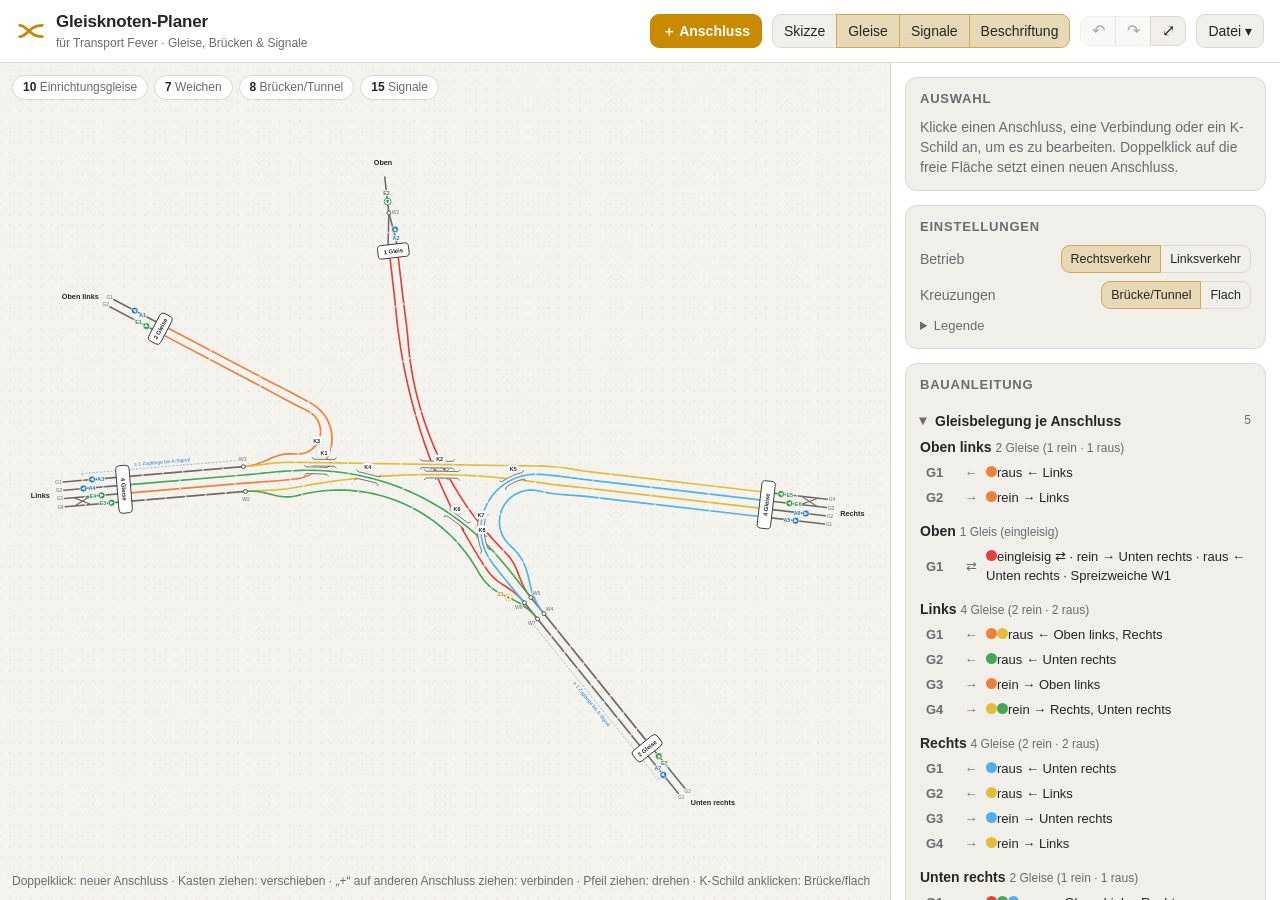
==== index.html @ 7635b74e "Gleisknoten-Planer für Transport Fever Selbständige Webapp: Anschlüsse mit Gleisanzahl anlegen, Verb" ====
<!DOCTYPE html>
<html lang="de">
<head>
<meta charset="UTF-8">
<meta name="viewport" content="width=device-width, initial-scale=1.0">
<title>Gleisknoten-Planer</title>
<meta name="description" content="Bahnknoten für Transport Fever planen: Gleisbelegung, Weichen, Brücken und Signalrichtungen.">
<link rel="icon" href="data:image/svg+xml,%3Csvg xmlns='http://www.w3.org/2000/svg' viewBox='0 0 32 32'%3E%3Crect width='32' height='32' rx='8' fill='%231f2124'/%3E%3Cpath d='M5 22 C12 22 14 10 27 10 M5 10 C12 10 14 22 27 22' fill='none' stroke='%23f2c14e' stroke-width='3' stroke-linecap='round'/%3E%3C/svg%3E">
<link rel="stylesheet" href="style.css?v=1">
</head>
<body>
<header class="bar">
  <div class="brand">
    <svg class="logo" viewBox="0 0 32 32" aria-hidden="true"><path d="M4 22 C12 22 14 10 28 10 M4 10 C12 10 14 22 28 22" fill="none" stroke="currentColor" stroke-width="3" stroke-linecap="round"/></svg>
    <div>
      <h1>Gleisknoten-Planer</h1>
      <p>für Transport Fever · Gleise, Brücken &amp; Signale</p>
    </div>
  </div>
  <nav class="tools" aria-label="Werkzeuge">
    <button id="btnAdd" class="btn primary" title="Neuen Anschluss in die Mitte setzen (oder Doppelklick auf die Fläche)">＋ Anschluss</button>
    <div class="seg" role="group" aria-label="Ebenen">
      <button class="btn" data-layer="sketch" aria-pressed="true">Skizze</button>
      <button class="btn" data-layer="tracks" aria-pressed="true">Gleise</button>
      <button class="btn" data-layer="signals" aria-pressed="true">Signale</button>
      <button class="btn" data-layer="labels" aria-pressed="true">Beschriftung</button>
    </div>
    <div class="seg" role="group" aria-label="Bearbeiten">
      <button class="btn icon" id="btnUndo" title="Rückgängig (⌘Z)" aria-label="Rückgängig">↶</button>
      <button class="btn icon" id="btnRedo" title="Wiederholen (⇧⌘Z)" aria-label="Wiederholen">↷</button>
      <button class="btn icon" id="btnFit" title="Alles einpassen" aria-label="Einpassen">⤢</button>
    </div>
    <div class="menu">
      <button class="btn" id="btnMenu" aria-haspopup="true" aria-expanded="false">Datei ▾</button>
      <div class="menu-list" id="menuList" hidden>
        <button data-act="example:skizze">Beispiel: Deine Skizze</button>
        <button data-act="example:dreieck">Beispiel: Gleisdreieck</button>
        <button data-act="new">Neuer, leerer Plan</button>
        <hr>
        <button data-act="save-json">Plan speichern (.json)</button>
        <button data-act="load-json">Plan laden (.json) …</button>
        <hr>
        <button data-act="export-png">Als Bild speichern (.png)</button>
        <button data-act="export-svg">Als Vektorgrafik speichern (.svg)</button>
      </div>
    </div>
  </nav>
</header>

<main class="layout">
  <section class="stage" aria-label="Zeichenfläche">
    <svg id="canvas" xmlns="http://www.w3.org/2000/svg" role="img" aria-label="Gleisplan"></svg>
    <div class="stats" id="stats" aria-live="polite"></div>
    <p class="hint" id="hint">Doppelklick: neuer Anschluss · Kasten ziehen: verschieben · „+“ auf anderen Anschluss ziehen: verbinden · Pfeil ziehen: drehen · K-Schild anklicken: Brücke/flach</p>
  </section>

  <aside class="side">
    <section class="panel" id="panelSel" aria-label="Auswahl"></section>

    <section class="panel">
      <h2>Einstellungen</h2>
      <div class="row">
        <span>Betrieb</span>
        <div class="seg small" role="group" aria-label="Betrieb">
          <button class="btn" data-setting="traffic" data-value="right">Rechtsverkehr</button>
          <button class="btn" data-setting="traffic" data-value="left">Linksverkehr</button>
        </div>
      </div>
      <div class="row">
        <span>Kreuzungen</span>
        <div class="seg small" role="group" aria-label="Kreuzungen">
          <button class="btn" data-setting="crossingDefault" data-value="bridge">Brücke/Tunnel</button>
          <button class="btn" data-setting="crossingDefault" data-value="flat">Flach</button>
        </div>
      </div>
      <button class="link" id="btnResetOverrides" hidden>Einzeln geänderte Kreuzungen zurücksetzen</button>
      <details class="legend">
        <summary>Legende</summary>
        <ul>
          <li><svg viewBox="0 0 44 14"><path d="M2 7H42" stroke="#e2bd3a" stroke-width="3.2"/><path d="M18 4L22 7L18 10M30 4L34 7L30 10" stroke-width="1.5" fill="none" style="stroke:var(--bg)"/></svg>Einrichtungsgleis einer Verbindung, Pfeile = Fahrtrichtung</li>
          <li><svg viewBox="0 0 44 14"><path d="M2 7H42" stroke-width="3.4" style="stroke:var(--track)"/></svg>Gemeinsames Gleis mehrerer Verbindungen / Strecke</li>
          <li><svg viewBox="0 0 44 14"><path d="M2 7H42" stroke-width="3" style="stroke:var(--track)"/><circle cx="22" cy="7" r="3.8" stroke-width="1.4" style="fill:var(--bg);stroke:var(--ink)"/></svg>W – Weiche</li>
          <li><svg viewBox="0 0 44 14"><path d="M22 0V14" stroke="#e5413b" stroke-width="3"/><path d="M8 7H36" stroke-width="11" style="stroke:var(--bg)"/><path d="M8 1.5H36M8 12.5H36" stroke-width="1.1" style="stroke:var(--muted)"/><path d="M8 7H36" stroke="#4fb3ea" stroke-width="3"/></svg>Brücke/Tunnel – kreuzungsfrei</li>
          <li><svg viewBox="0 0 44 14"><path d="M22 0V14M8 7H36" stroke-width="2.4" style="stroke:var(--track)"/><path d="M22 1L28 7L22 13L16 7Z" fill="none" stroke-width="1.8" style="stroke:var(--warn)"/></svg>Flachkreuzung – Konfliktpunkt</li>
          <li><svg viewBox="0 0 44 14"><circle cx="22" cy="7" r="6" style="fill:var(--sig-e)"/><path d="M26 7L19.5 3.8V10.2Z" style="fill:var(--bg)"/></svg>E – Einfahrsignal (Pfeil = Fahrtrichtung, Einbahn: Ja)</li>
          <li><svg viewBox="0 0 44 14"><circle cx="22" cy="7" r="6" style="fill:var(--sig-a)"/><path d="M26 7L19.5 3.8V10.2Z" style="fill:var(--bg)"/></svg>A – Ausfahrsignal, ≥ 1 Zuglänge hinter der letzten Weiche</li>
          <li><svg viewBox="0 0 44 14"><circle cx="22" cy="7" r="5.6" stroke-width="1.8" stroke-dasharray="2.4 1.9" style="fill:var(--panel);stroke:var(--sig-z)"/><path d="M26 7L19.5 3.8V10.2Z" style="fill:var(--sig-z)"/></svg>Z – Wartesignal, nur wenn Platz für einen Zug</li>
          <li><svg viewBox="0 0 44 14"><circle cx="22" cy="7" r="5.6" stroke-width="1.8" style="fill:var(--panel);stroke:var(--sig-e)"/><path d="M26 7L19.5 3.8V10.2Z" style="fill:var(--sig-e)"/></svg>Hohl = Einbahn: Nein (eingleisige Strecke)</li>
        </ul>
        <p class="fine">In Transport Fever 2 und 3 sind alle Signale Pfadsignale: grün, sobald der Weg des Zuges bis zum nächsten Signal frei ist. „Einbahn: Ja“ verhindert, dass Züge das Signal von hinten passieren.</p>
      </details>
    </section>

    <section class="panel" id="panelGuide" aria-label="Bauanleitung"></section>
    <section class="panel" id="panelNotes" aria-label="Hinweise"></section>
  </aside>
</main>

<input type="file" id="fileInput" accept=".json,application/json" hidden>
<div class="toast" id="toast" role="status" hidden></div>

<script src="js/geometry.js?v=1"></script>
<script src="js/planner.js?v=1"></script>
<script src="js/examples.js?v=1"></script>
<script src="js/render.js?v=1"></script>
<script src="js/editor.js?v=1"></script>
</body>
</html>
---- style.css ----
/* Gleisknoten-Planer – Skizzenblock-Look (dunkel, helle Variante per Systemeinstellung) */
:root {
  --bg: #1f2124;
  --dot: #3c3f44;
  --panel: #2a2d31;
  --panel-2: #33363b;
  --line: #45494f;
  --ink: #ecebe6;
  --muted: #a3a7ad;
  --track: #c9c7c0;
  --accent: #f2c14e;
  --accent-ink: #1f2124;
  --sig-e: #7bd88f;
  --sig-a: #7cc4f5;
  --sig-z: #f2c14e;
  --warn: #ff7a59;
  --ok: #7bd88f;
  --err: #ff5d5d;
  --radius: 12px;
  --font: -apple-system, BlinkMacSystemFont, "SF Pro Text", "Segoe UI", Roboto, "Helvetica Neue", Arial, sans-serif;
  color-scheme: dark;
}
@media (prefers-color-scheme: light) {
  :root {
    --bg: #f5f3ee;
    --dot: #d2cec4;
    --panel: #ffffff;
    --panel-2: #f1efe9;
    --line: #dcd8ce;
    --ink: #24262a;
    --muted: #686c73;
    --track: #6f6c65;
    --accent: #c98a00;
    --accent-ink: #ffffff;
    --sig-e: #2e9d4a;
    --sig-a: #1f7fc4;
    --sig-z: #c98a00;
    --warn: #d9480f;
    --ok: #2e9d4a;
    --err: #c92a2a;
    color-scheme: light;
  }
}

* { box-sizing: border-box; margin: 0; padding: 0; }
html, body { height: 100%; }
body {
  font-family: var(--font);
  background: var(--bg);
  color: var(--ink);
  font-size: 14px;
  line-height: 1.45;
  display: flex;
  flex-direction: column;
  overflow: hidden;
}
button { font: inherit; color: inherit; }

/* ── Kopfzeile ── */
.bar {
  display: flex; align-items: center; gap: 16px; flex-wrap: wrap;
  padding: 10px 16px;
  border-bottom: 1px solid var(--line);
  background: var(--panel);
  position: relative; z-index: 5;
}
.brand { display: flex; align-items: center; gap: 10px; margin-right: auto; min-width: 0; }
.logo { width: 30px; height: 30px; color: var(--accent); flex: none; }
.brand h1 { font-size: 17px; font-weight: 750; letter-spacing: -0.01em; }
.brand p { font-size: 12px; color: var(--muted); }
.tools { display: flex; align-items: center; gap: 10px; flex-wrap: wrap; }

.btn {
  border: 1px solid var(--line);
  background: var(--panel-2);
  border-radius: 9px;
  padding: 6px 11px;
  cursor: pointer;
  white-space: nowrap;
  transition: background .12s, border-color .12s;
}
.btn:hover { border-color: var(--muted); }
.btn:focus-visible, .menu-list button:focus-visible, .link:focus-visible { outline: 2px solid var(--accent); outline-offset: 2px; }
.btn.primary { background: var(--accent); color: var(--accent-ink); border-color: var(--accent); font-weight: 650; }
.btn.icon { min-width: 36px; font-size: 16px; line-height: 1; padding: 6px 8px; }
.btn:disabled { opacity: .4; cursor: default; }
.btn.danger { color: var(--err); border-color: color-mix(in srgb, var(--err) 45%, var(--line)); background: transparent; }
.seg { display: inline-flex; }
.seg .btn { border-radius: 0; margin-left: -1px; }
.seg .btn:first-child { border-radius: 9px 0 0 9px; margin-left: 0; }
.seg .btn:last-child { border-radius: 0 9px 9px 0; }
.seg .btn[aria-pressed="true"] { background: color-mix(in srgb, var(--accent) 22%, var(--panel-2)); border-color: color-mix(in srgb, var(--accent) 60%, var(--line)); position: relative; }
.seg.small .btn { padding: 4px 9px; font-size: 12.5px; }

.menu { position: relative; }
.menu-list {
  position: absolute; right: 0; top: calc(100% + 6px);
  min-width: 250px;
  background: var(--panel); border: 1px solid var(--line); border-radius: var(--radius);
  box-shadow: 0 12px 32px rgba(0,0,0,.35);
  padding: 6px; display: flex; flex-direction: column;
}
.menu-list[hidden] { display: none; }
.menu-list button { text-align: left; background: none; border: 0; padding: 8px 10px; border-radius: 8px; cursor: pointer; }
.menu-list button:hover { background: var(--panel-2); }
.menu-list hr { border: 0; border-top: 1px solid var(--line); margin: 5px 4px; }

/* ── Hauptbereich ── */
.layout { flex: 1; min-height: 0; display: grid; grid-template-columns: minmax(0, 1fr) 390px; }
.stage { position: relative; min-width: 0; min-height: 0; overflow: hidden; }
#canvas { width: 100%; height: 100%; display: block; background: var(--bg); touch-action: none; user-select: none; -webkit-user-select: none; cursor: grab; }
#canvas.panning { cursor: grabbing; }
#canvas .node, #canvas .handle, #canvas .pill, #canvas .strand, #canvas .hit, #canvas .sig { cursor: pointer; }
#canvas .node { cursor: move; }
#canvas .strand:hover { stroke-width: 4.6; }
#canvas .pulse { animation: pulse 1.1s ease-in-out infinite; }
@keyframes pulse { 50% { opacity: .35; } }

.stats {
  position: absolute; left: 12px; top: 12px;
  display: flex; flex-wrap: wrap; gap: 6px; max-width: calc(100% - 24px);
  pointer-events: none;
}
.chip {
  background: color-mix(in srgb, var(--panel) 88%, transparent);
  border: 1px solid var(--line); border-radius: 999px;
  padding: 3px 10px; font-size: 12px; color: var(--muted);
  backdrop-filter: blur(6px);
}
.chip b { color: var(--ink); font-weight: 700; }
.chip.warn b { color: var(--warn); }
.hint {
  position: absolute; left: 12px; right: 12px; bottom: 10px;
  font-size: 12px; color: var(--muted);
  pointer-events: none; text-shadow: 0 0 4px var(--bg), 0 0 8px var(--bg);
}

/* ── Seitenleiste ── */
.side {
  border-left: 1px solid var(--line);
  background: var(--panel);
  overflow-y: auto;
  padding: 14px;
  display: flex; flex-direction: column; gap: 14px;
}
.panel { background: var(--panel-2); border: 1px solid var(--line); border-radius: var(--radius); padding: 12px 14px; }
.panel h2 { font-size: 13px; text-transform: uppercase; letter-spacing: .06em; color: var(--muted); margin-bottom: 8px; font-weight: 700; }
.panel h3 { font-size: 13px; margin: 10px 0 6px; }
.panel p { color: var(--muted); }
.panel .lead { color: var(--ink); font-weight: 650; font-size: 15px; margin-bottom: 8px; }
.row { display: flex; align-items: center; justify-content: space-between; gap: 10px; margin: 8px 0; flex-wrap: wrap; }
.row > span:first-child { color: var(--muted); }
input[type="text"], select {
  font: inherit; color: var(--ink);
  background: var(--panel); border: 1px solid var(--line); border-radius: 8px;
  padding: 6px 9px; min-width: 0;
}
input[type="text"] { width: 100%; }
input[type="text"]:focus, select:focus { outline: 2px solid var(--accent); outline-offset: 1px; }
.stepper { display: inline-flex; align-items: center; gap: 8px; }
.stepper output { min-width: 1.6em; text-align: center; font-weight: 700; font-size: 16px; }
.checks { display: flex; flex-direction: column; gap: 5px; }
.checks label { display: flex; align-items: center; gap: 8px; cursor: pointer; }
.dot { width: 11px; height: 11px; border-radius: 50%; flex: none; display: inline-block; }
.swatches { display: flex; flex-wrap: wrap; gap: 6px; }
.swatch { width: 26px; height: 26px; border-radius: 50%; border: 2px solid transparent; cursor: pointer; }
.swatch[aria-pressed="true"] { border-color: var(--ink); box-shadow: 0 0 0 2px var(--panel-2) inset; }
.actions { display: flex; gap: 8px; flex-wrap: wrap; margin-top: 12px; }
.link { background: none; border: 0; color: var(--accent); cursor: pointer; padding: 4px 0; font-size: 12.5px; text-decoration: underline; }
.fine { font-size: 12px; color: var(--muted); margin-top: 8px; }

.legend summary { cursor: pointer; color: var(--muted); font-size: 13px; margin-top: 8px; }
.legend ul { list-style: none; margin-top: 8px; display: flex; flex-direction: column; gap: 6px; }
.legend li { display: flex; align-items: center; gap: 10px; font-size: 12.5px; }
.legend li svg { width: 44px; height: 14px; flex: none; }

/* Bauanleitung */
.guide details { border-top: 1px solid var(--line); padding: 8px 0 2px; }
.guide details:first-of-type { border-top: 0; }
.guide summary { cursor: pointer; font-weight: 650; list-style: none; display: flex; align-items: center; gap: 8px; }
.guide summary::-webkit-details-marker { display: none; }
.guide summary::before { content: "▸"; color: var(--muted); transition: transform .15s; display: inline-block; }
.guide details[open] summary::before { transform: rotate(90deg); }
.guide summary .count { color: var(--muted); font-weight: 500; margin-left: auto; font-size: 12px; }
.items { list-style: none; margin: 6px 0 4px; display: flex; flex-direction: column; gap: 2px; }
.item { display: grid; grid-template-columns: 36px 1fr; gap: 8px; padding: 5px 6px; border-radius: 8px; font-size: 13px; }
.item:hover, .item.hl { background: color-mix(in srgb, var(--accent) 14%, transparent); }
.item .tag { font-weight: 750; font-variant-numeric: tabular-nums; }
.item .sub { color: var(--muted); font-size: 12px; }
.item .cols { display: inline-flex; gap: 3px; vertical-align: middle; margin-right: 4px; }
.item.clickable { cursor: pointer; }
.nodecard { margin: 6px 0 10px; }
.nodecard .title { font-weight: 650; }
.nodecard .title span { color: var(--muted); font-weight: 500; font-size: 12px; }
.lanes { list-style: none; margin-top: 4px; }
.lanes li { display: grid; grid-template-columns: 30px 18px 1fr; gap: 6px; align-items: center; padding: 3px 6px; border-radius: 7px; font-size: 13px; }
.lanes li:hover, .lanes li.hl { background: color-mix(in srgb, var(--accent) 14%, transparent); }
.lanes .no { font-weight: 700; color: var(--muted); }
.lanes .dir { text-align: center; color: var(--muted); }
.arrow { display: inline-block; width: 14px; text-align: center; }
.sigtag { display: inline-flex; align-items: center; gap: 4px; }
.sigdot { width: 12px; height: 12px; border-radius: 50%; display: inline-flex; align-items: center; justify-content: center; font-size: 8px; color: var(--bg); }
.pillbtn { font-size: 11.5px; border: 1px solid var(--line); background: var(--panel); border-radius: 999px; padding: 1px 8px; cursor: pointer; margin-top: 3px; }
.pillbtn.flat { border-color: var(--warn); color: var(--warn); }

/* Hinweise */
.notes { list-style: none; display: flex; flex-direction: column; gap: 8px; }
.note { padding: 8px 10px 8px 12px; border-radius: 9px; background: var(--panel); border-left: 3px solid var(--muted); font-size: 13px; }
.note.warn { border-left-color: var(--warn); }
.note.error { border-left-color: var(--err); }
.note.ok { border-left-color: var(--ok); }
.empty { color: var(--muted); font-size: 13px; }

.toast {
  position: fixed; left: 50%; bottom: 22px; transform: translateX(-50%);
  background: var(--ink); color: var(--bg);
  padding: 8px 14px; border-radius: 999px; font-size: 13px; font-weight: 600;
  box-shadow: 0 8px 24px rgba(0,0,0,.3); z-index: 20;
}

/* ── Schmale Fenster ── */
@media (max-width: 900px) {
  body { overflow: auto; }
  .layout { grid-template-columns: 1fr; }
  .stage { height: 64vh; min-height: 360px; }
  .side { border-left: 0; border-top: 1px solid var(--line); overflow: visible; }
  .brand p { display: none; }
  .hint { display: none; }
}
@media (max-width: 560px) {
  .bar { padding: 8px 12px; gap: 8px; flex-wrap: wrap; }
  .brand { width: 100%; }
  .brand h1 { font-size: 16px; }
  .logo { width: 24px; height: 24px; }
  /* Werkzeuge in einer Zeile, bei Bedarf seitlich wischen */
  .tools { gap: 6px; flex-wrap: nowrap; overflow-x: auto; width: 100%; padding-bottom: 2px; scrollbar-width: none; }
  .tools::-webkit-scrollbar { display: none; }
  .tools .btn { padding: 5px 8px; font-size: 12.5px; }
  .menu { position: static; }
  .menu-list { right: 12px; top: calc(100% - 4px); }
  .side { padding: 12px 16px; }
}
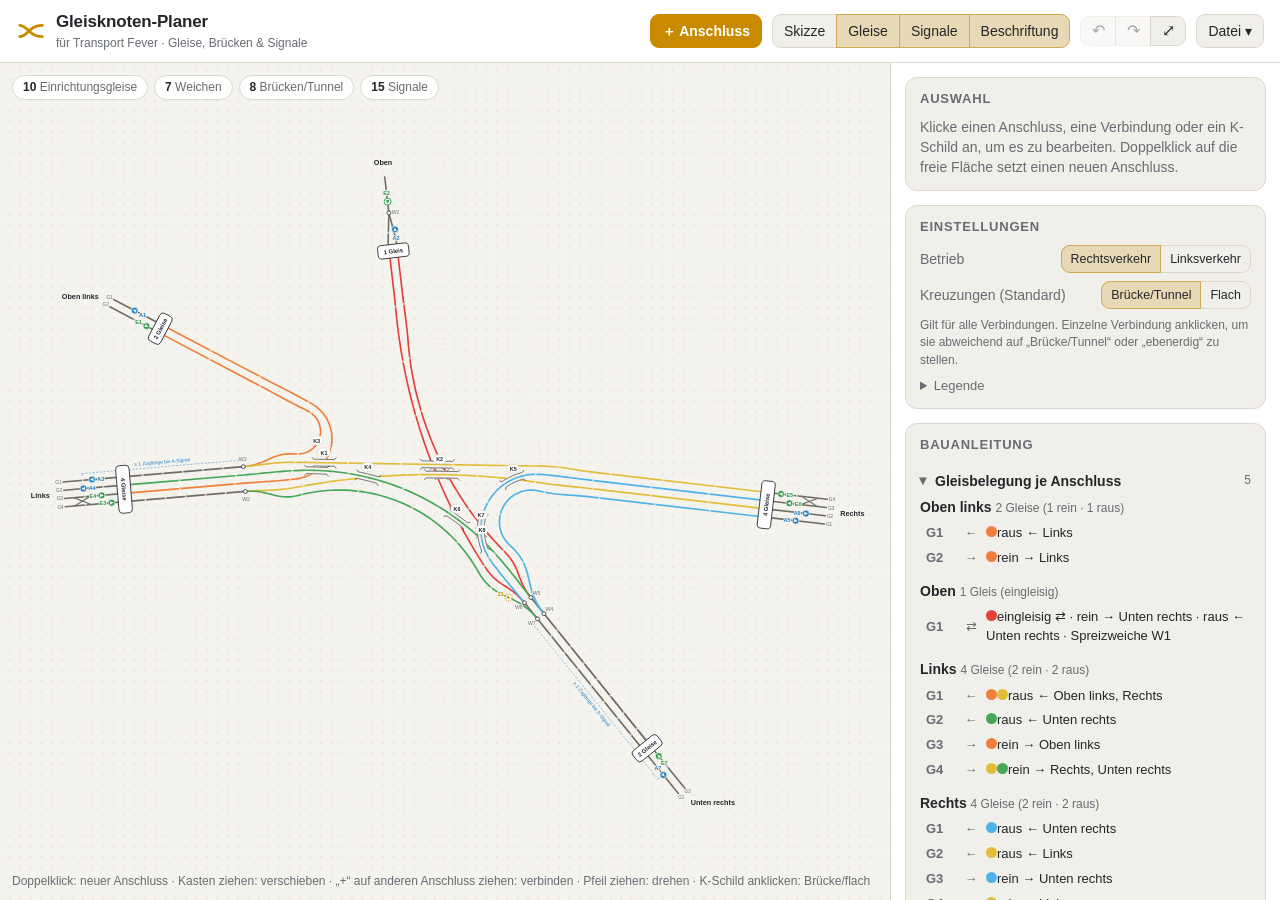
==== commit c7675cc7: "Brücke oder ebenerdig je Verbindung einstellbar In der Seitenleiste einer Verbindung lässt sich jetz" ====
--- a/index.html
+++ b/index.html
@@ -6,7 +6,7 @@
 <title>Gleisknoten-Planer</title>
 <meta name="description" content="Bahnknoten für Transport Fever planen: Gleisbelegung, Weichen, Brücken und Signalrichtungen.">
 <link rel="icon" href="data:image/svg+xml,%3Csvg xmlns='http://www.w3.org/2000/svg' viewBox='0 0 32 32'%3E%3Crect width='32' height='32' rx='8' fill='%231f2124'/%3E%3Cpath d='M5 22 C12 22 14 10 27 10 M5 10 C12 10 14 22 27 22' fill='none' stroke='%23f2c14e' stroke-width='3' stroke-linecap='round'/%3E%3C/svg%3E">
-<link rel="stylesheet" href="style.css?v=1">
+<link rel="stylesheet" href="style.css?v=2">
 </head>
 <body>
 <header class="bar">
@@ -67,12 +67,13 @@
         </div>
       </div>
       <div class="row">
-        <span>Kreuzungen</span>
+        <span>Kreuzungen (Standard)</span>
         <div class="seg small" role="group" aria-label="Kreuzungen">
           <button class="btn" data-setting="crossingDefault" data-value="bridge">Brücke/Tunnel</button>
           <button class="btn" data-setting="crossingDefault" data-value="flat">Flach</button>
         </div>
       </div>
+      <p class="fine">Gilt für alle Verbindungen. Einzelne Verbindung anklicken, um sie abweichend auf „Brücke/Tunnel“ oder „ebenerdig“ zu stellen.</p>
       <button class="link" id="btnResetOverrides" hidden>Einzeln geänderte Kreuzungen zurücksetzen</button>
       <details class="legend">
         <summary>Legende</summary>
@@ -99,10 +100,10 @@
 <input type="file" id="fileInput" accept=".json,application/json" hidden>
 <div class="toast" id="toast" role="status" hidden></div>
 
-<script src="js/geometry.js?v=1"></script>
-<script src="js/planner.js?v=1"></script>
-<script src="js/examples.js?v=1"></script>
-<script src="js/render.js?v=1"></script>
-<script src="js/editor.js?v=1"></script>
+<script src="js/geometry.js?v=2"></script>
+<script src="js/planner.js?v=2"></script>
+<script src="js/examples.js?v=2"></script>
+<script src="js/render.js?v=2"></script>
+<script src="js/editor.js?v=2"></script>
 </body>
 </html>
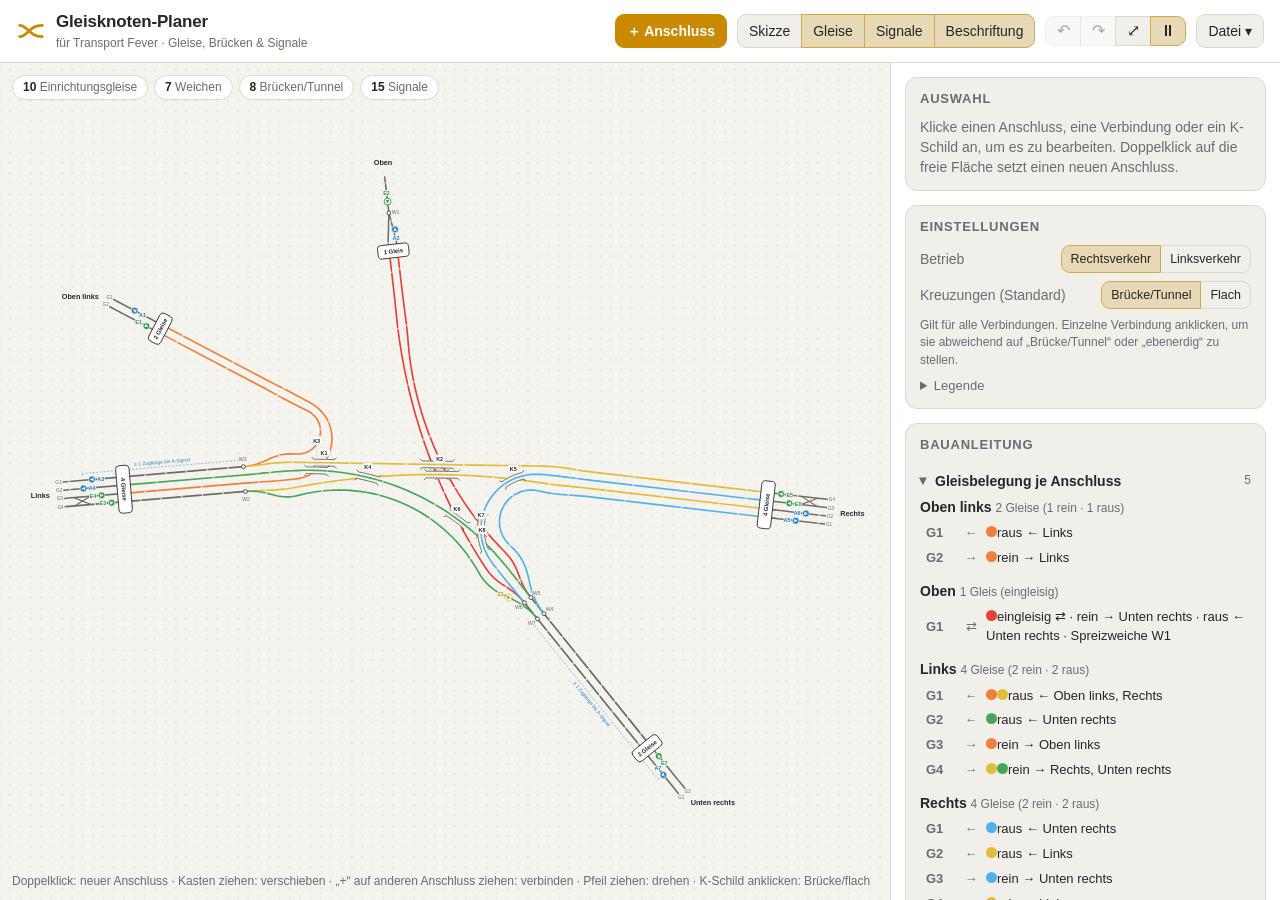
==== commit 569fc409: "Fahrtrichtungs-Pfeile animiert Die Pfeile auf den Gleisen laufen jetzt in Fahrtrichtung. Auf einglei" ====
--- a/index.html
+++ b/index.html
@@ -6,7 +6,7 @@
 <title>Gleisknoten-Planer</title>
 <meta name="description" content="Bahnknoten für Transport Fever planen: Gleisbelegung, Weichen, Brücken und Signalrichtungen.">
 <link rel="icon" href="data:image/svg+xml,%3Csvg xmlns='http://www.w3.org/2000/svg' viewBox='0 0 32 32'%3E%3Crect width='32' height='32' rx='8' fill='%231f2124'/%3E%3Cpath d='M5 22 C12 22 14 10 27 10 M5 10 C12 10 14 22 27 22' fill='none' stroke='%23f2c14e' stroke-width='3' stroke-linecap='round'/%3E%3C/svg%3E">
-<link rel="stylesheet" href="style.css?v=2">
+<link rel="stylesheet" href="style.css?v=3">
 </head>
 <body>
 <header class="bar">
@@ -29,6 +29,7 @@
       <button class="btn icon" id="btnUndo" title="Rückgängig (⌘Z)" aria-label="Rückgängig">↶</button>
       <button class="btn icon" id="btnRedo" title="Wiederholen (⇧⌘Z)" aria-label="Wiederholen">↷</button>
       <button class="btn icon" id="btnFit" title="Alles einpassen" aria-label="Einpassen">⤢</button>
+      <button class="btn icon" id="btnAnim" title="Pfeil-Animation anhalten" aria-label="Pfeil-Animation anhalten" aria-pressed="true">⏸</button>
     </div>
     <div class="menu">
       <button class="btn" id="btnMenu" aria-haspopup="true" aria-expanded="false">Datei ▾</button>
@@ -78,8 +79,9 @@
       <details class="legend">
         <summary>Legende</summary>
         <ul>
-          <li><svg viewBox="0 0 44 14"><path d="M2 7H42" stroke="#e2bd3a" stroke-width="3.2"/><path d="M18 4L22 7L18 10M30 4L34 7L30 10" stroke-width="1.5" fill="none" style="stroke:var(--bg)"/></svg>Einrichtungsgleis einer Verbindung, Pfeile = Fahrtrichtung</li>
+          <li><svg viewBox="0 0 44 14"><path d="M2 7H42" stroke="#e2bd3a" stroke-width="3.2"/><path d="M18 4L22 7L18 10M30 4L34 7L30 10" stroke-width="1.5" fill="none" style="stroke:var(--bg)"/></svg>Einrichtungsgleis einer Verbindung – die Pfeile laufen in Fahrtrichtung</li>
           <li><svg viewBox="0 0 44 14"><path d="M2 7H42" stroke-width="3.4" style="stroke:var(--track)"/></svg>Gemeinsames Gleis mehrerer Verbindungen / Strecke</li>
+          <li><svg viewBox="0 0 44 14"><path d="M2 7H42" stroke-width="3" style="stroke:var(--track)"/><path d="M13.5 4L16.5 7L13.5 10M11.5 4L8.5 7L11.5 10M33.5 4L36.5 7L33.5 10M31.5 4L28.5 7L31.5 10" stroke-width="1.5" fill="none" style="stroke:var(--bg)"/></svg>Eingleisig: beide Richtungen abwechselnd – die Pfeile wechseln die Richtung</li>
           <li><svg viewBox="0 0 44 14"><path d="M2 7H42" stroke-width="3" style="stroke:var(--track)"/><circle cx="22" cy="7" r="3.8" stroke-width="1.4" style="fill:var(--bg);stroke:var(--ink)"/></svg>W – Weiche</li>
           <li><svg viewBox="0 0 44 14"><path d="M22 0V14" stroke="#e5413b" stroke-width="3"/><path d="M8 7H36" stroke-width="11" style="stroke:var(--bg)"/><path d="M8 1.5H36M8 12.5H36" stroke-width="1.1" style="stroke:var(--muted)"/><path d="M8 7H36" stroke="#4fb3ea" stroke-width="3"/></svg>Brücke/Tunnel – kreuzungsfrei</li>
           <li><svg viewBox="0 0 44 14"><path d="M22 0V14M8 7H36" stroke-width="2.4" style="stroke:var(--track)"/><path d="M22 1L28 7L22 13L16 7Z" fill="none" stroke-width="1.8" style="stroke:var(--warn)"/></svg>Flachkreuzung – Konfliktpunkt</li>
@@ -100,10 +102,10 @@
 <input type="file" id="fileInput" accept=".json,application/json" hidden>
 <div class="toast" id="toast" role="status" hidden></div>
 
-<script src="js/geometry.js?v=2"></script>
-<script src="js/planner.js?v=2"></script>
-<script src="js/examples.js?v=2"></script>
-<script src="js/render.js?v=2"></script>
-<script src="js/editor.js?v=2"></script>
+<script src="js/geometry.js?v=3"></script>
+<script src="js/planner.js?v=3"></script>
+<script src="js/examples.js?v=3"></script>
+<script src="js/render.js?v=3"></script>
+<script src="js/editor.js?v=3"></script>
 </body>
 </html>
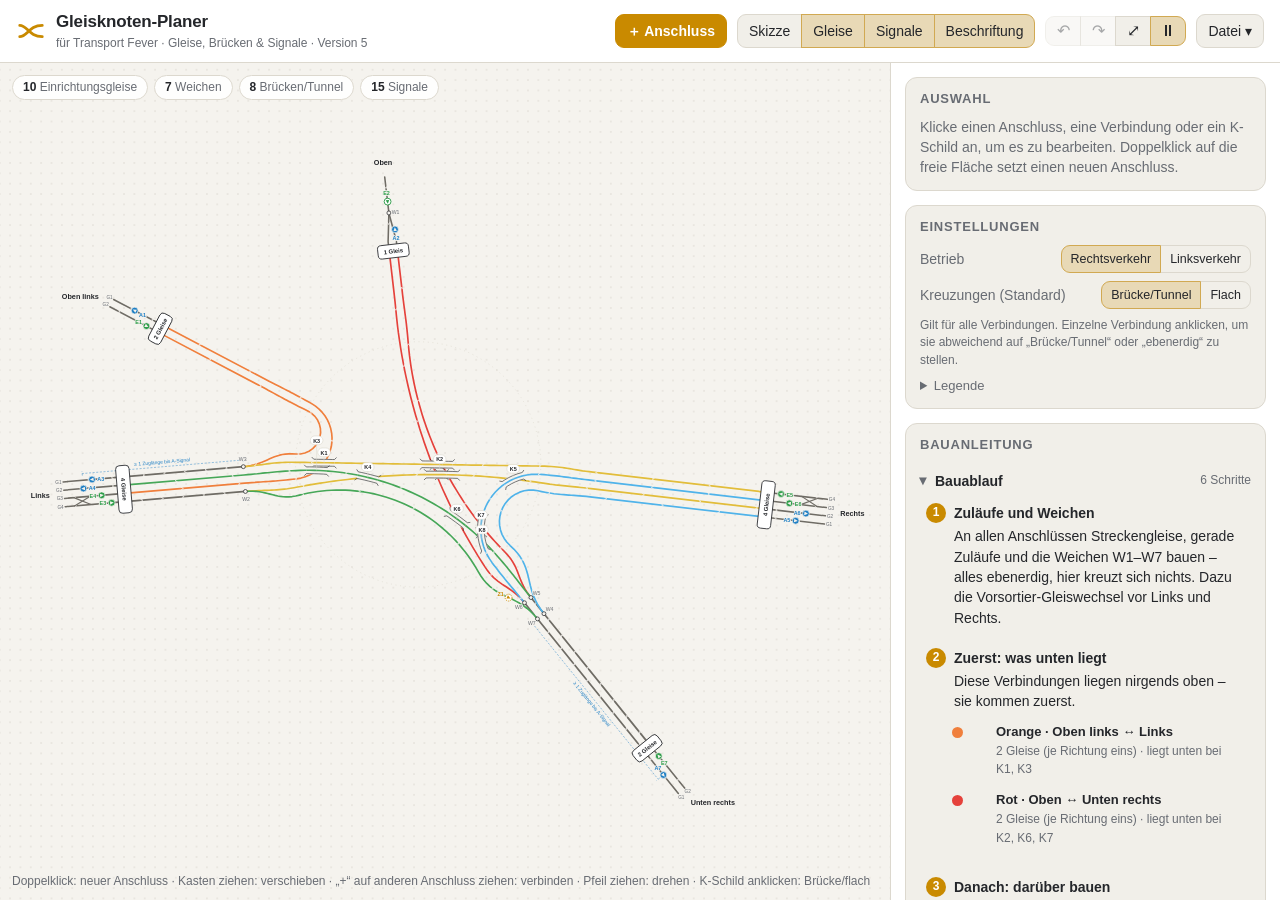
==== commit 70ea18f0: "Bauablauf, Hinweise auf der Karte, Update-Hinweis - Bauanleitung beginnt mit einem Bauablauf: Zuläuf" ====
--- a/index.html
+++ b/index.html
@@ -6,7 +6,7 @@
 <title>Gleisknoten-Planer</title>
 <meta name="description" content="Bahnknoten für Transport Fever planen: Gleisbelegung, Weichen, Brücken und Signalrichtungen.">
 <link rel="icon" href="data:image/svg+xml,%3Csvg xmlns='http://www.w3.org/2000/svg' viewBox='0 0 32 32'%3E%3Crect width='32' height='32' rx='8' fill='%231f2124'/%3E%3Cpath d='M5 22 C12 22 14 10 27 10 M5 10 C12 10 14 22 27 22' fill='none' stroke='%23f2c14e' stroke-width='3' stroke-linecap='round'/%3E%3C/svg%3E">
-<link rel="stylesheet" href="style.css?v=3">
+<link rel="stylesheet" href="style.css?v=5">
 </head>
 <body>
 <header class="bar">
@@ -14,7 +14,7 @@
     <svg class="logo" viewBox="0 0 32 32" aria-hidden="true"><path d="M4 22 C12 22 14 10 28 10 M4 10 C12 10 14 22 28 22" fill="none" stroke="currentColor" stroke-width="3" stroke-linecap="round"/></svg>
     <div>
       <h1>Gleisknoten-Planer</h1>
-      <p>für Transport Fever · Gleise, Brücken &amp; Signale</p>
+      <p>für Transport Fever · Gleise, Brücken &amp; Signale · <span data-version></span></p>
     </div>
   </div>
   <nav class="tools" aria-label="Werkzeuge">
@@ -102,10 +102,11 @@
 <input type="file" id="fileInput" accept=".json,application/json" hidden>
 <div class="toast" id="toast" role="status" hidden></div>
 
-<script src="js/geometry.js?v=3"></script>
-<script src="js/planner.js?v=3"></script>
-<script src="js/examples.js?v=3"></script>
-<script src="js/render.js?v=3"></script>
-<script src="js/editor.js?v=3"></script>
+<script src="js/common.js?v=5"></script>
+<script src="js/geometry.js?v=5"></script>
+<script src="js/planner.js?v=5"></script>
+<script src="js/examples.js?v=5"></script>
+<script src="js/render.js?v=5"></script>
+<script src="js/editor.js?v=5"></script>
 </body>
 </html>
--- a/style.css
+++ b/style.css
@@ -203,12 +203,35 @@
 .pillbtn { font-size: 11.5px; border: 1px solid var(--line); background: var(--panel); border-radius: 999px; padding: 1px 8px; cursor: pointer; margin-top: 3px; }
 .pillbtn.flat { border-color: var(--warn); color: var(--warn); }
 
+/* Bauablauf */
+.steps { list-style: none; margin: 6px 0 4px; display: flex; flex-direction: column; gap: 8px; }
+.step { padding: 6px; border-radius: 9px; }
+.step[data-ref]:hover, .step.hl { background: color-mix(in srgb, var(--accent) 10%, transparent); }
+.steptitle { font-weight: 650; display: flex; align-items: center; gap: 8px; }
+.stepno {
+  width: 20px; height: 20px; border-radius: 50%; flex: none;
+  display: inline-flex; align-items: center; justify-content: center;
+  background: var(--accent); color: var(--accent-ink); font-size: 12px; font-weight: 750;
+}
+.step > .sub { margin: 3px 0 0 28px; }
+.step .items { margin-left: 20px; }
+.step .note { margin: 6px 0 0 28px; }
+
+/* Hinweis auf neue Version */
+.updatebar {
+  position: fixed; top: 10px; left: 50%; transform: translateX(-50%); z-index: 30;
+  display: flex; align-items: center; gap: 12px;
+  background: var(--panel); border: 1px solid var(--accent); border-radius: 999px;
+  padding: 6px 6px 6px 16px; box-shadow: 0 10px 30px rgba(0,0,0,.35); font-weight: 600;
+}
+
 /* Hinweise */
 .notes { list-style: none; display: flex; flex-direction: column; gap: 8px; }
 .note { padding: 8px 10px 8px 12px; border-radius: 9px; background: var(--panel); border-left: 3px solid var(--muted); font-size: 13px; }
 .note.warn { border-left-color: var(--warn); }
 .note.error { border-left-color: var(--err); }
 .note.ok { border-left-color: var(--ok); }
+.note[data-ref]:hover, .note.hl { background: color-mix(in srgb, var(--accent) 14%, var(--panel)); }
 .empty { color: var(--muted); font-size: 13px; }
 
 .toast {
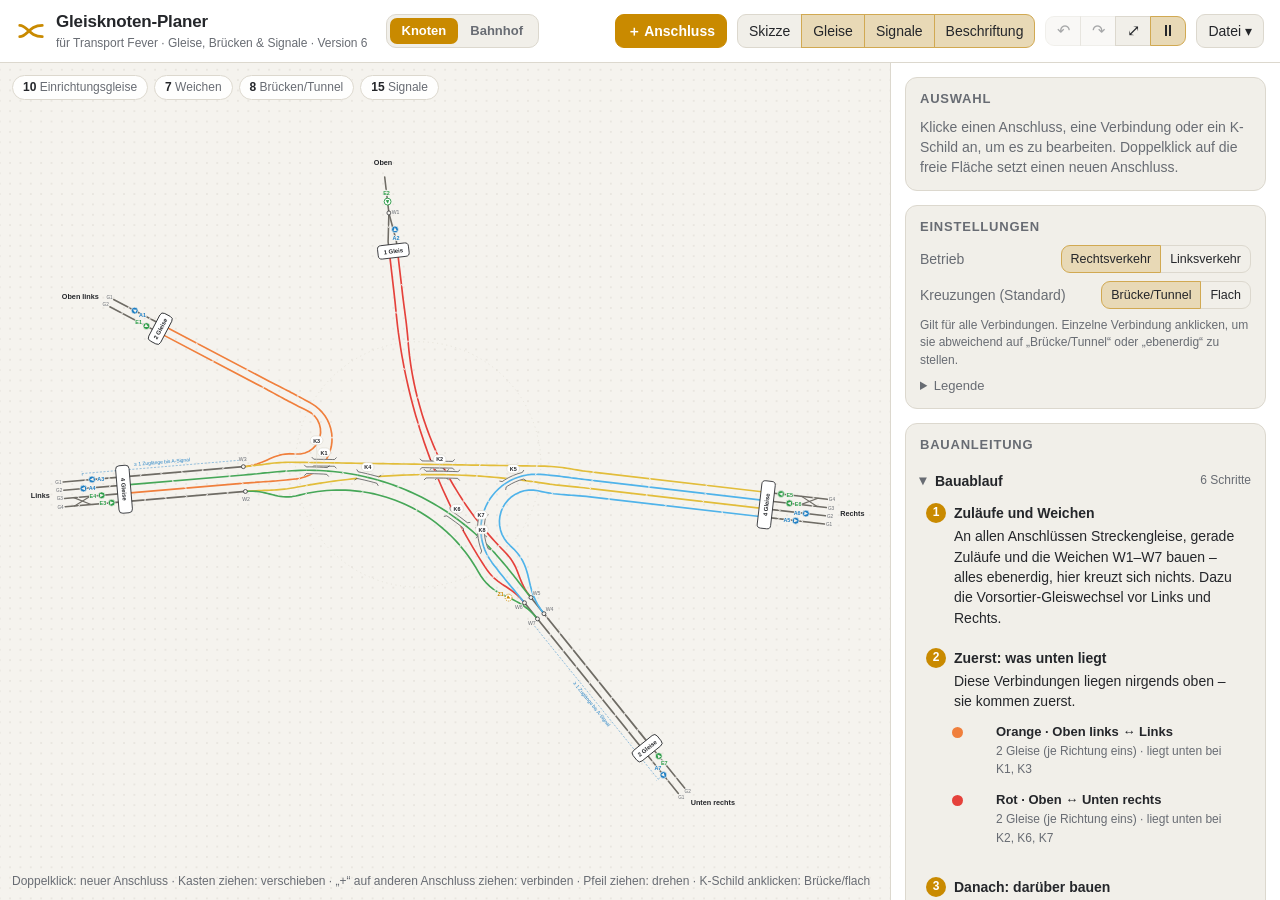
==== commit 3f9067bd: "Bahnhofsplaner als zweiter Planer Neue Seite bahnhof.html (Umschalter „Knoten | Bahnhof“ im Kopf): -" ====
--- a/index.html
+++ b/index.html
@@ -6,7 +6,7 @@
 <title>Gleisknoten-Planer</title>
 <meta name="description" content="Bahnknoten für Transport Fever planen: Gleisbelegung, Weichen, Brücken und Signalrichtungen.">
 <link rel="icon" href="data:image/svg+xml,%3Csvg xmlns='http://www.w3.org/2000/svg' viewBox='0 0 32 32'%3E%3Crect width='32' height='32' rx='8' fill='%231f2124'/%3E%3Cpath d='M5 22 C12 22 14 10 27 10 M5 10 C12 10 14 22 27 22' fill='none' stroke='%23f2c14e' stroke-width='3' stroke-linecap='round'/%3E%3C/svg%3E">
-<link rel="stylesheet" href="style.css?v=5">
+<link rel="stylesheet" href="style.css?v=6">
 </head>
 <body>
 <header class="bar">
@@ -16,6 +16,7 @@
       <h1>Gleisknoten-Planer</h1>
       <p>für Transport Fever · Gleise, Brücken &amp; Signale · <span data-version></span></p>
     </div>
+    <nav class="modes" aria-label="Planer"><a href="./" aria-current="page">Knoten</a><a href="bahnhof.html">Bahnhof</a></nav>
   </div>
   <nav class="tools" aria-label="Werkzeuge">
     <button id="btnAdd" class="btn primary" title="Neuen Anschluss in die Mitte setzen (oder Doppelklick auf die Fläche)">＋ Anschluss</button>
@@ -102,11 +103,11 @@
 <input type="file" id="fileInput" accept=".json,application/json" hidden>
 <div class="toast" id="toast" role="status" hidden></div>
 
-<script src="js/common.js?v=5"></script>
-<script src="js/geometry.js?v=5"></script>
-<script src="js/planner.js?v=5"></script>
-<script src="js/examples.js?v=5"></script>
-<script src="js/render.js?v=5"></script>
-<script src="js/editor.js?v=5"></script>
+<script src="js/common.js?v=6"></script>
+<script src="js/geometry.js?v=6"></script>
+<script src="js/planner.js?v=6"></script>
+<script src="js/examples.js?v=6"></script>
+<script src="js/render.js?v=6"></script>
+<script src="js/editor.js?v=6"></script>
 </body>
 </html>
--- a/style.css
+++ b/style.css
@@ -69,6 +69,23 @@
 .brand h1 { font-size: 17px; font-weight: 750; letter-spacing: -0.01em; }
 .brand p { font-size: 12px; color: var(--muted); }
 .tools { display: flex; align-items: center; gap: 10px; flex-wrap: wrap; }
+.modes { display: inline-flex; background: var(--panel-2); border: 1px solid var(--line); border-radius: 10px; padding: 3px; margin-left: 8px; }
+.modes a { color: var(--muted); text-decoration: none; padding: 4px 12px; border-radius: 7px; font-weight: 650; font-size: 13px; }
+.modes a:hover { color: var(--ink); }
+.modes a[aria-current="page"] { background: var(--accent); color: var(--accent-ink); }
+
+/* Bahnhofsplaner: Listen in der Seitenleiste */
+.prows, .plines { list-style: none; display: flex; flex-direction: column; gap: 4px; margin: 6px 0; }
+.prow, .pline { display: flex; align-items: center; gap: 6px; padding: 4px 6px; border-radius: 8px; flex-wrap: wrap; }
+.prow:hover, .prow.hl, .pline:hover, .pline.hl { background: color-mix(in srgb, var(--accent) 12%, transparent); }
+.prow .no, .pline .no { min-width: 24px; font-weight: 750; font-variant-numeric: tabular-nums; }
+.prow select { padding: 3px 4px; font-size: 12.5px; max-width: 112px; }
+.typebtn { display: inline-flex; align-items: center; gap: 6px; padding: 3px 9px; font-size: 12.5px; min-width: 92px; }
+.rowbtns { display: inline-flex; gap: 2px; margin-left: auto; }
+.rowbtns .btn { padding: 2px 7px; font-size: 12px; min-width: 0; }
+.dirtag { font-size: 11.5px; color: var(--muted); min-width: 52px; }
+.flash { animation: flash 1s ease-out; }
+@keyframes flash { 0% { background: color-mix(in srgb, var(--accent) 40%, transparent); } 100% { background: transparent; } }
 
 .btn {
   border: 1px solid var(--line);
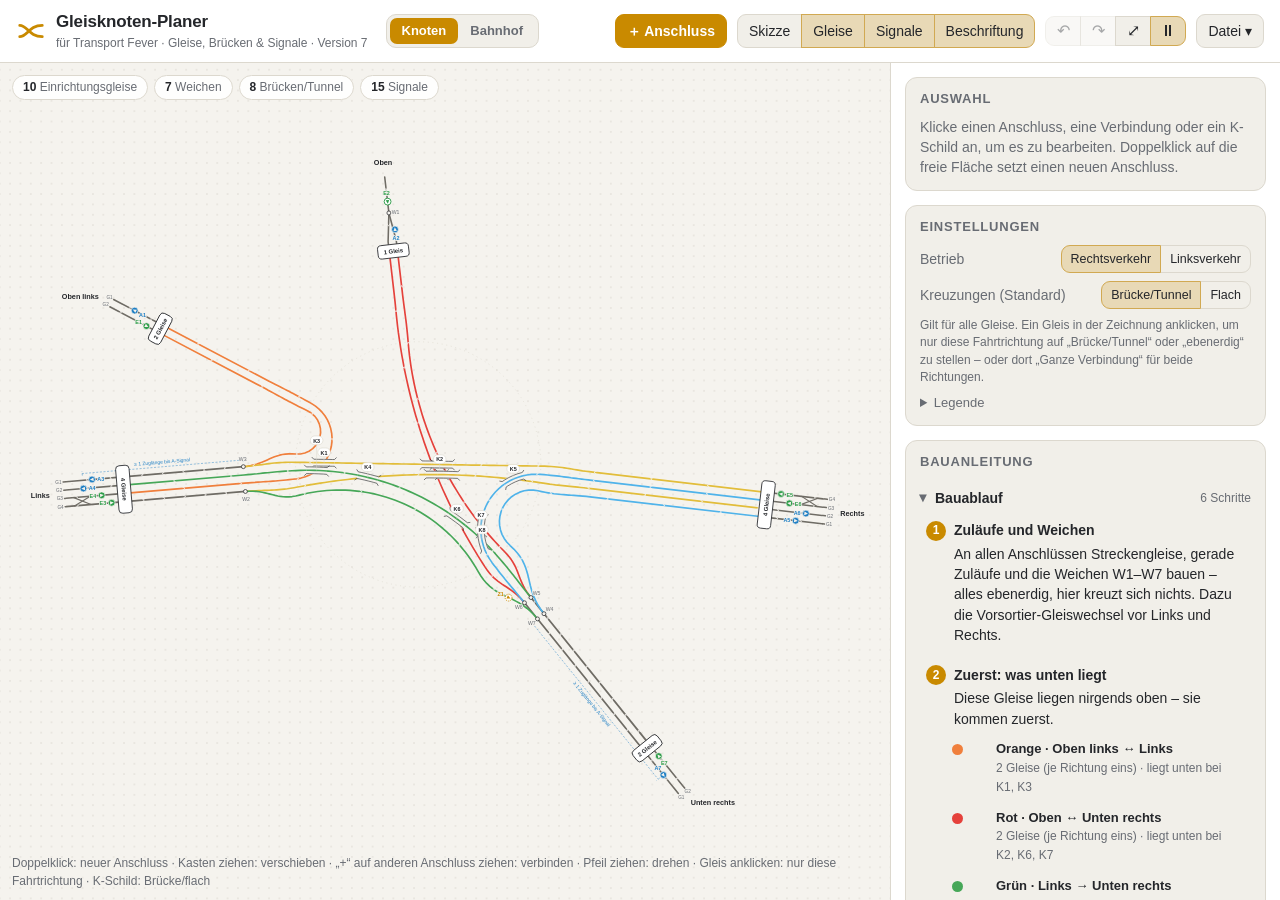
==== commit 79d7537b: "Brücke/ebenerdig je Fahrtrichtung Ein Gleis anklicken wählt jetzt nur diese Fahrtrichtung. Dort läss" ====
--- a/index.html
+++ b/index.html
@@ -6,7 +6,7 @@
 <title>Gleisknoten-Planer</title>
 <meta name="description" content="Bahnknoten für Transport Fever planen: Gleisbelegung, Weichen, Brücken und Signalrichtungen.">
 <link rel="icon" href="data:image/svg+xml,%3Csvg xmlns='http://www.w3.org/2000/svg' viewBox='0 0 32 32'%3E%3Crect width='32' height='32' rx='8' fill='%231f2124'/%3E%3Cpath d='M5 22 C12 22 14 10 27 10 M5 10 C12 10 14 22 27 22' fill='none' stroke='%23f2c14e' stroke-width='3' stroke-linecap='round'/%3E%3C/svg%3E">
-<link rel="stylesheet" href="style.css?v=6">
+<link rel="stylesheet" href="style.css?v=7">
 </head>
 <body>
 <header class="bar">
@@ -53,7 +53,7 @@
   <section class="stage" aria-label="Zeichenfläche">
     <svg id="canvas" xmlns="http://www.w3.org/2000/svg" role="img" aria-label="Gleisplan"></svg>
     <div class="stats" id="stats" aria-live="polite"></div>
-    <p class="hint" id="hint">Doppelklick: neuer Anschluss · Kasten ziehen: verschieben · „+“ auf anderen Anschluss ziehen: verbinden · Pfeil ziehen: drehen · K-Schild anklicken: Brücke/flach</p>
+    <p class="hint" id="hint">Doppelklick: neuer Anschluss · Kasten ziehen: verschieben · „+“ auf anderen Anschluss ziehen: verbinden · Pfeil ziehen: drehen · Gleis anklicken: nur diese Fahrtrichtung · K-Schild: Brücke/flach</p>
   </section>
 
   <aside class="side">
@@ -75,8 +75,8 @@
           <button class="btn" data-setting="crossingDefault" data-value="flat">Flach</button>
         </div>
       </div>
-      <p class="fine">Gilt für alle Verbindungen. Einzelne Verbindung anklicken, um sie abweichend auf „Brücke/Tunnel“ oder „ebenerdig“ zu stellen.</p>
-      <button class="link" id="btnResetOverrides" hidden>Einzeln geänderte Kreuzungen zurücksetzen</button>
+      <p class="fine">Gilt für alle Gleise. Ein Gleis in der Zeichnung anklicken, um nur diese Fahrtrichtung auf „Brücke/Tunnel“ oder „ebenerdig“ zu stellen – oder dort „Ganze Verbindung“ für beide Richtungen.</p>
+      <button class="link" id="btnResetOverrides" hidden>Einzeln geänderte Gleise und Kreuzungen zurücksetzen</button>
       <details class="legend">
         <summary>Legende</summary>
         <ul>
@@ -103,11 +103,11 @@
 <input type="file" id="fileInput" accept=".json,application/json" hidden>
 <div class="toast" id="toast" role="status" hidden></div>
 
-<script src="js/common.js?v=6"></script>
-<script src="js/geometry.js?v=6"></script>
-<script src="js/planner.js?v=6"></script>
-<script src="js/examples.js?v=6"></script>
-<script src="js/render.js?v=6"></script>
-<script src="js/editor.js?v=6"></script>
+<script src="js/common.js?v=7"></script>
+<script src="js/geometry.js?v=7"></script>
+<script src="js/planner.js?v=7"></script>
+<script src="js/examples.js?v=7"></script>
+<script src="js/render.js?v=7"></script>
+<script src="js/editor.js?v=7"></script>
 </body>
 </html>
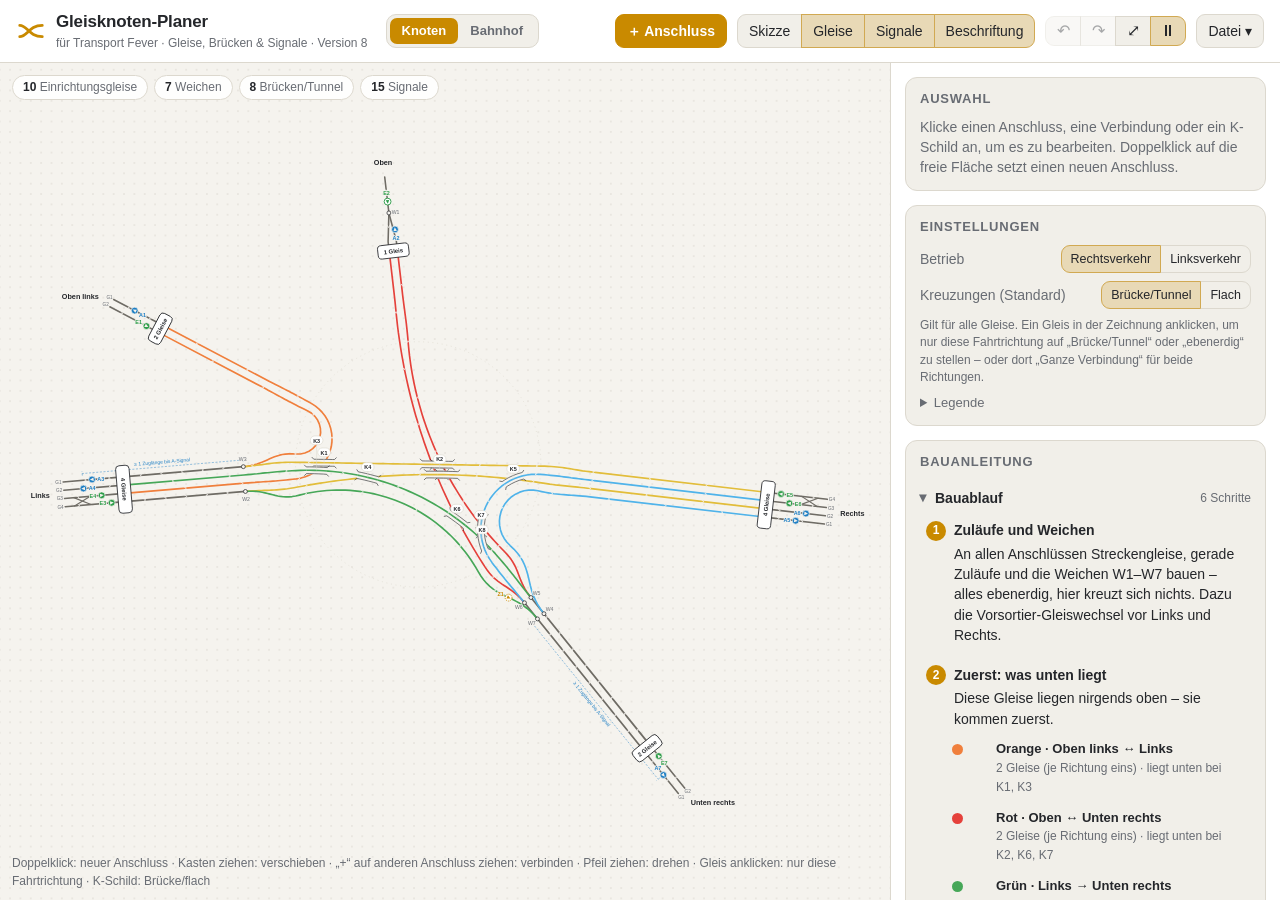
==== commit 2b793e94: "Bahnhof: feste Streckengleise je Bahnsteig, Gleiswechsel alle ↔ alle - Je Bahnsteiggleis und Seite l" ====
--- a/index.html
+++ b/index.html
@@ -6,7 +6,7 @@
 <title>Gleisknoten-Planer</title>
 <meta name="description" content="Bahnknoten für Transport Fever planen: Gleisbelegung, Weichen, Brücken und Signalrichtungen.">
 <link rel="icon" href="data:image/svg+xml,%3Csvg xmlns='http://www.w3.org/2000/svg' viewBox='0 0 32 32'%3E%3Crect width='32' height='32' rx='8' fill='%231f2124'/%3E%3Cpath d='M5 22 C12 22 14 10 27 10 M5 10 C12 10 14 22 27 22' fill='none' stroke='%23f2c14e' stroke-width='3' stroke-linecap='round'/%3E%3C/svg%3E">
-<link rel="stylesheet" href="style.css?v=7">
+<link rel="stylesheet" href="style.css?v=8">
 </head>
 <body>
 <header class="bar">
@@ -103,11 +103,11 @@
 <input type="file" id="fileInput" accept=".json,application/json" hidden>
 <div class="toast" id="toast" role="status" hidden></div>
 
-<script src="js/common.js?v=7"></script>
-<script src="js/geometry.js?v=7"></script>
-<script src="js/planner.js?v=7"></script>
-<script src="js/examples.js?v=7"></script>
-<script src="js/render.js?v=7"></script>
-<script src="js/editor.js?v=7"></script>
+<script src="js/common.js?v=8"></script>
+<script src="js/geometry.js?v=8"></script>
+<script src="js/planner.js?v=8"></script>
+<script src="js/examples.js?v=8"></script>
+<script src="js/render.js?v=8"></script>
+<script src="js/editor.js?v=8"></script>
 </body>
 </html>
--- a/style.css
+++ b/style.css
@@ -81,6 +81,9 @@
 .prow .no, .pline .no { min-width: 24px; font-weight: 750; font-variant-numeric: tabular-nums; }
 .prow select { padding: 3px 4px; font-size: 12.5px; max-width: 112px; }
 .typebtn { display: inline-flex; align-items: center; gap: 6px; padding: 3px 9px; font-size: 12.5px; min-width: 92px; }
+.picks { flex-basis: 100%; display: flex; gap: 12px; padding-left: 30px; flex-wrap: wrap; }
+.pick { display: inline-flex; align-items: center; gap: 6px; font-size: 12px; color: var(--muted); }
+.pick select { padding: 2px 4px; font-size: 12px; }
 .rowbtns { display: inline-flex; gap: 2px; margin-left: auto; }
 .rowbtns .btn { padding: 2px 7px; font-size: 12px; min-width: 0; }
 .dirtag { font-size: 11.5px; color: var(--muted); min-width: 52px; }
